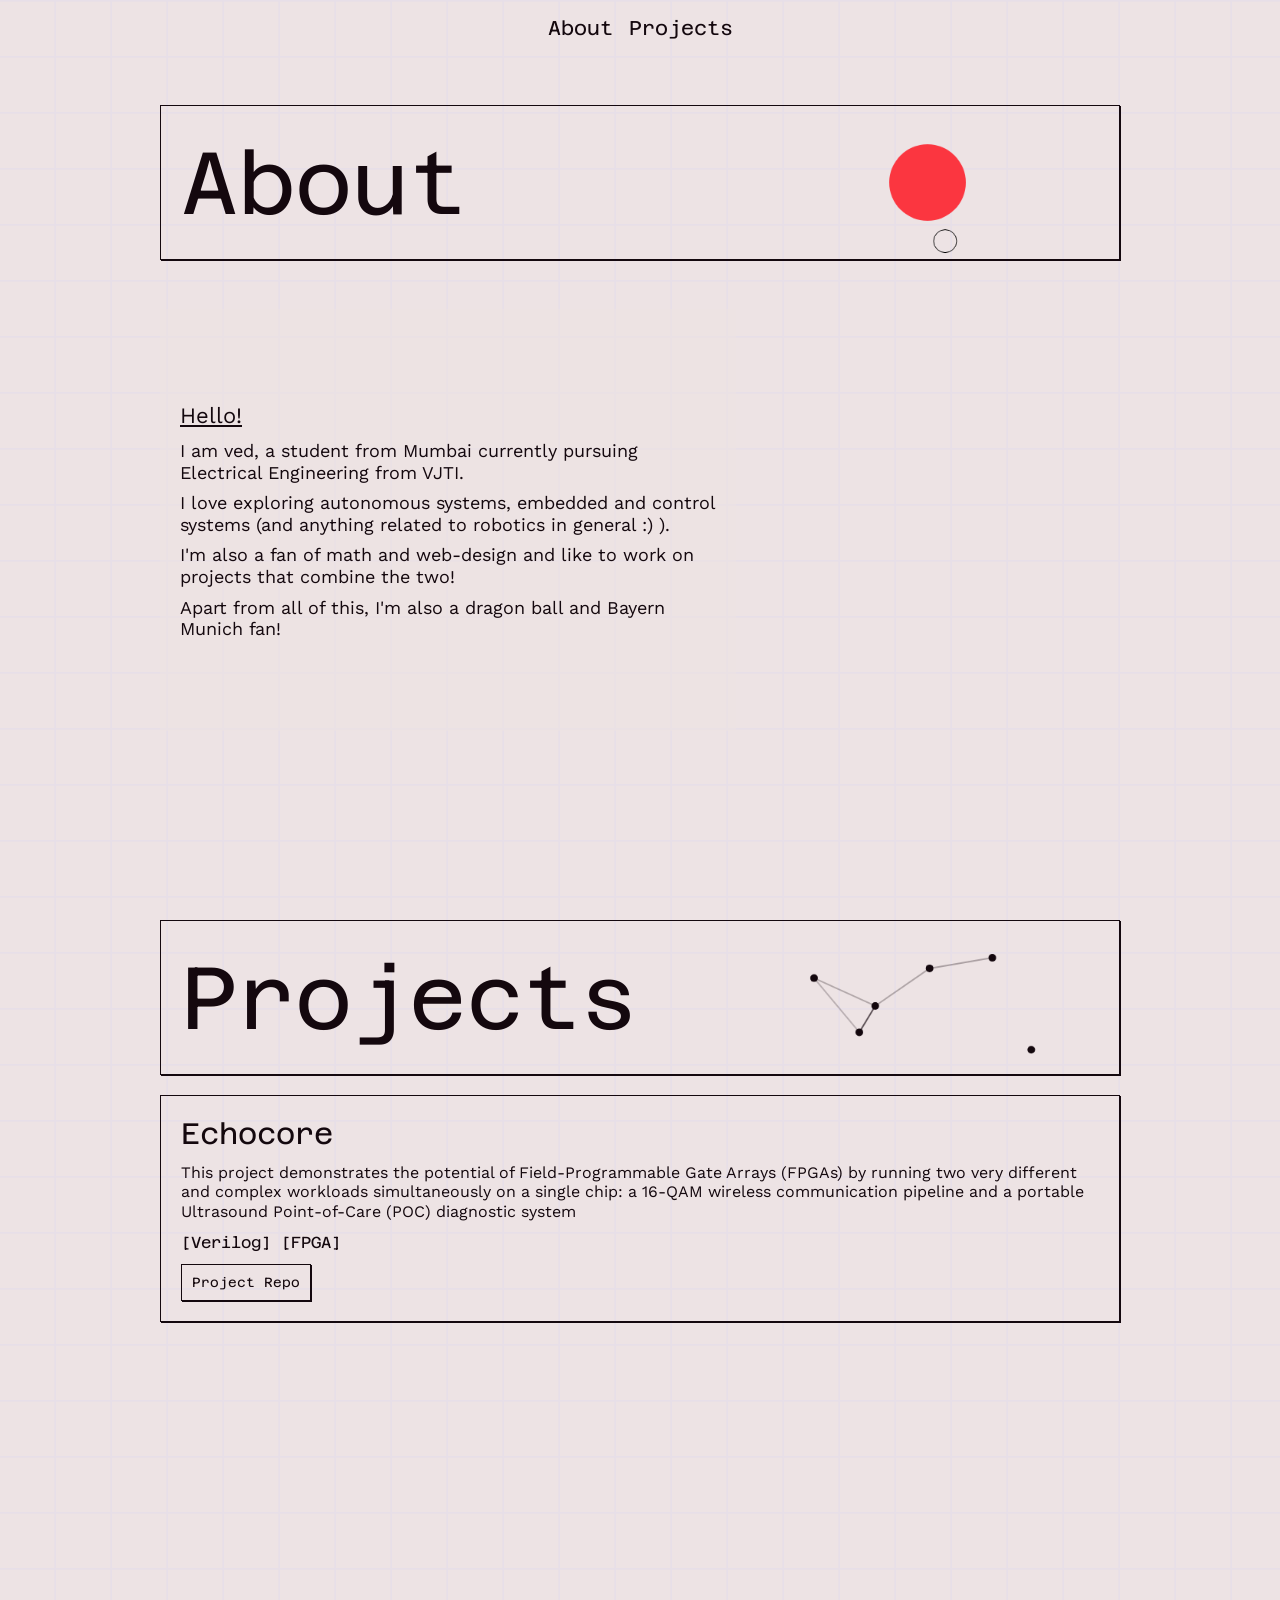
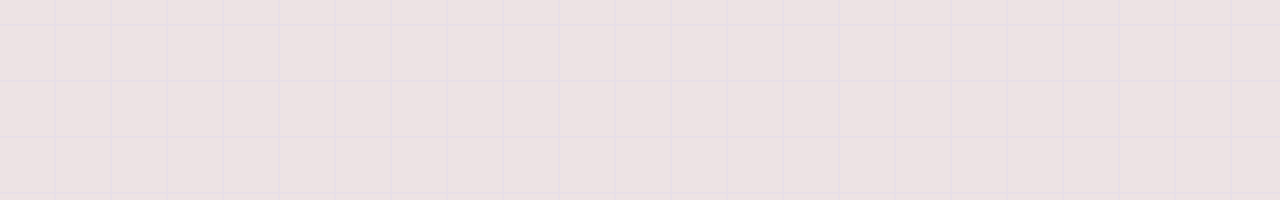
==== index.html @ 14dded72 "updated gh link to open in a new tab" ====
<!DOCTYPE html>
<html lang="en">

<head>
    <meta charset="UTF-8">
    <meta name="viewport" content="width=device-width, initial-scale=1.0">
    <title>Portfolio</title>
    <link rel="stylesheet" href="styles.css">
    <link rel="shortcut icon" href="./assets/images/favicon.png" type="image/x-icon">
    <script src="script.js" defer></script>
    <script src="https://kit.fontawesome.com/e52bee4576.js" crossorigin="anonymous"></script>
</head>

<body>
    <main>
        <nav>
            <a class="hover-a" href="#about">About</a>
            <a class="hover-a" href="#projects">Projects</a>
        </nav>
        <div class="about-sec" id="about">
            <div class="canvas-cont acnt box">
                <div class="abt-header">About</div>
                <canvas id="canva" width="500" height="200"></canvas>
            </div>
            <div class="info">
                <u>
                    <p class="sans large">Hello!</p>
                </u>
                <p class="sans small">
                    I am ved, a student from Mumbai currently pursuing
                    Electrical Engineering from VJTI.
                </p>
                <p class="sans small">
                    I love exploring autonomous systems, embedded and
                    control systems (and anything related to
                    robotics in general :) ).
                </p>
                <p class="sans small">
                    I'm also a fan of math and web-design and like to work
                    on projects that combine the two!
                </p>
                <p class="sans small">
                    Apart from all of this, I'm also a dragon ball and Bayern
                    Munich fan!
                </p>
            </div>
            <img src="" alt="">
            <div class="reach-out">
                <a href="https://github.com/vedjain773" target="_blank"><i class="fa-brands fa-github hover-a"></i></a>
                <a href="https://x.com/vedj773" target="_blank"><i class="fa-brands fa-twitter hover-a"></i></a>
                <a href="https://www.linkedin.com/in/ved-jain-17741b320/" target="_blank"><i class="fa-brands fa-linkedin hover-a"></i></a>
                <a href="mailto:vedjain773@gmail.com" target="_blank"><i class="fa-solid fa-envelope hover-a"></i></a>
            </div>
        </div>
    </main>
    <div class="projects" id="projects">
        <div class="proj-cont">
            <div class="canvas-cont box">
                <div class="projects-header">Projects</div>
                <canvas id="canvp" width="500" height="200"></canvas>
            </div>
            <div class="plist">
                <div class="pitem box">
                    <div class="title">Echocore</div>
                    <div class="desc sans">
                        This project demonstrates the potential of Field-Programmable
                        Gate Arrays (FPGAs) by running two very different and complex
                        workloads simultaneously on a single chip: a 16-QAM wireless
                        communication pipeline and a portable Ultrasound Point-of-Care
                        (POC) diagnostic system
                    </div>
                    <div class="tags">
                        <span class="hover-span">[Verilog]</span>
                        <span class="hover-span">[FPGA]</span>
                    </div>
                    <a href="https://github.com/cupx0j0e/EchoCore" target="_blank">
                    <button class="box">
                        <i class="fa-brands fa-github"></i>
                        Project Repo
                    </button>
                    </a>
                </div>
            </div>
        </div>
    </div>
</body>

</html>
---- styles.css ----
@import url('https://fonts.googleapis.com/css2?family=Azeret+Mono:ital,wght@0,100..900;1,100..900&display=swap');
@import url('https://fonts.googleapis.com/css2?family=Work+Sans:ital,wght@0,100..900;1,100..900&display=swap');

:root {
    --imperial-red: #fb3640ff;
    --lavender-blush: #ede3e4ff;
    --magnolia: #e7dfe8ff;
    --dark-purple: #161032ff;
    --licorice: #14080eff;
    --floral-white: #fff8f0ff;
    --sunset: #ffcf99ff;

    --large: 22px;
    --med: 20px;
    --small: 18px;
}

::selection {
    color: var(--lavender-blush);
    background-color: var(--imperial-red);
}

html {
    scroll-behavior: smooth;
}

*,
body {
    margin: 0;
    box-sizing: border-box;
    font-family: "Azeret Mono", monospace;
    color: var(--licorice);
}

body {
    background-color: var(--lavender-blush);
    background-image: url("data:image/svg+xml,%3Csvg xmlns='http://www.w3.org/2000/svg' viewBox='0 0 32 32' width='32' height='32' fill='none' stroke='%23e7dfe8ff'%3E%3Cpath d='M0 .5H31.5V32'/%3E%3C/svg%3E");
    background-repeat: repeat;
    background-size: 56px 56px;
}

main {
    background-image: url("./assets/images/tsunami_blue.svg");
    background-repeat: no-repeat;
    background-size: cover;
    background-attachment: scroll;

    min-height: 100dvh;
    display: flex;
    flex-direction: column;

    nav {
        width: 75%;
        margin: 0 auto;
        display: flex;
        justify-content: center;
        gap: 1rem;
        padding: 1rem;
        font-size: var(--med);

        a {
            text-decoration: none;
        }
    }

    .about-sec {
        width: 75%;
        margin: 0 auto;
        display: grid;
        flex: 1;
        grid-template-rows: 30% 50% 20%;
        grid-template-columns: 60% 40%;

        img {
            grid-column: 2 / -1;
        }
    }

    .acnt {
        place-self: center;
    }

    .abt-header {
        align-content: center;
        margin-left: 1.25rem;
    }

    .info {
        align-content: center;
        background-color: rgba(237, 227, 228, 0.5);

        p {
            margin: 0.5em 1.25rem;
            line-height: 1.2;
        }
    }


    .reach-out {
        display: flex;
        align-items: center;
        margin: 0 1.25rem;
        gap: 0.75rem;

        i {
            font-size: 1.75rem;
        }
    }
}

.canvas-cont {
    border: 1px solid var(--licorice);
    font-size: 5.5rem;
    margin: 0 auto;
    display: grid;
    grid-template-columns: 6fr 4fr;
    grid-column: 1 / -1;

    canvas {
        width: 100%;
        place-self: center;
    }
}

.projects {
    padding-top: 1.25rem;
    min-height: 100dvh;

    .proj-cont {
        width: 75%;
        margin: 0 auto;

        .projects-header {
            align-content: center;
            margin-left: 1.25rem;
        }
    }

    .plist {
        display: flex;
        flex-direction: column;
        margin-top: 1.25rem;

        .pitem {
            display: flex;
            flex-direction: column;
            gap: 0.75rem;
            border: 1px solid var(--licorice);
            padding: 1.25rem;

            .title {
                font-size: 1.85rem;
            }

            .desc {
                line-height: 1.2;
            }

            button {
                width: fit-content;
                padding: 10px;
                border: 1px solid var(--licorice);
                background-color: transparent;

                &:hover {
                    background-color: var(--imperial-red);
                    color: var(--magnolia);

                    i {
                        color: var(--magnolia);
                    }
                }

                &:active {
                    box-shadow: 0px 0px, 0px 0px;
                    transform: translateY(1px);
                    transform: translateX(1px);
                }
            }
        }
    }
}

.sans {
    font-family: "Work Sans", sans-serif;
}

.small {
    font-size: var(--small);
}

.med {
    font-size: var(--med);
}

.large {
    font-size: var(--large);
}

.active {
    color: var(--imperial-red);
}

.box {
    box-shadow: 1px 1px var(--licorice), 1px 1px var(--licorice);
}

.hover-span:hover {
    background-color: var(--imperial-red);
    color: var(--magnolia);
}

.hover-a:hover {
    color: var(--imperial-red);
    cursor: pointer;
}

@media only screen and (max-width: 650px) {
    .canvas-cont {
        width: 100%;
        padding: 0.125em;

        .abt-header {
            margin: 0;
            font-size: 3.5rem;
        }

        canvas {
            display: none;
        }
    }

    .projects {
        .proj-cont {
            .projects-header {
                margin: 0;
                font-size: 3.5rem;
            }
        }
    }

    main {
        .about-sec {
            display: flex;
            flex-direction: column;
            gap: 0.75rem;
        }

        .reach-out {
            justify-content: center;
        }
    }

}

@media only screen and (max-width: 450px) {
    .canvas-cont {
        width: 100%;
        padding: 0.125em;

        .abt-header {
            margin: 0;
            font-size: 3rem;
        }

        canvas {
            display: none;
        }
    }

    .projects {
        .proj-cont {
            .projects-header {
                margin: 0;
                font-size: 3rem;
            }
        }
    }
}
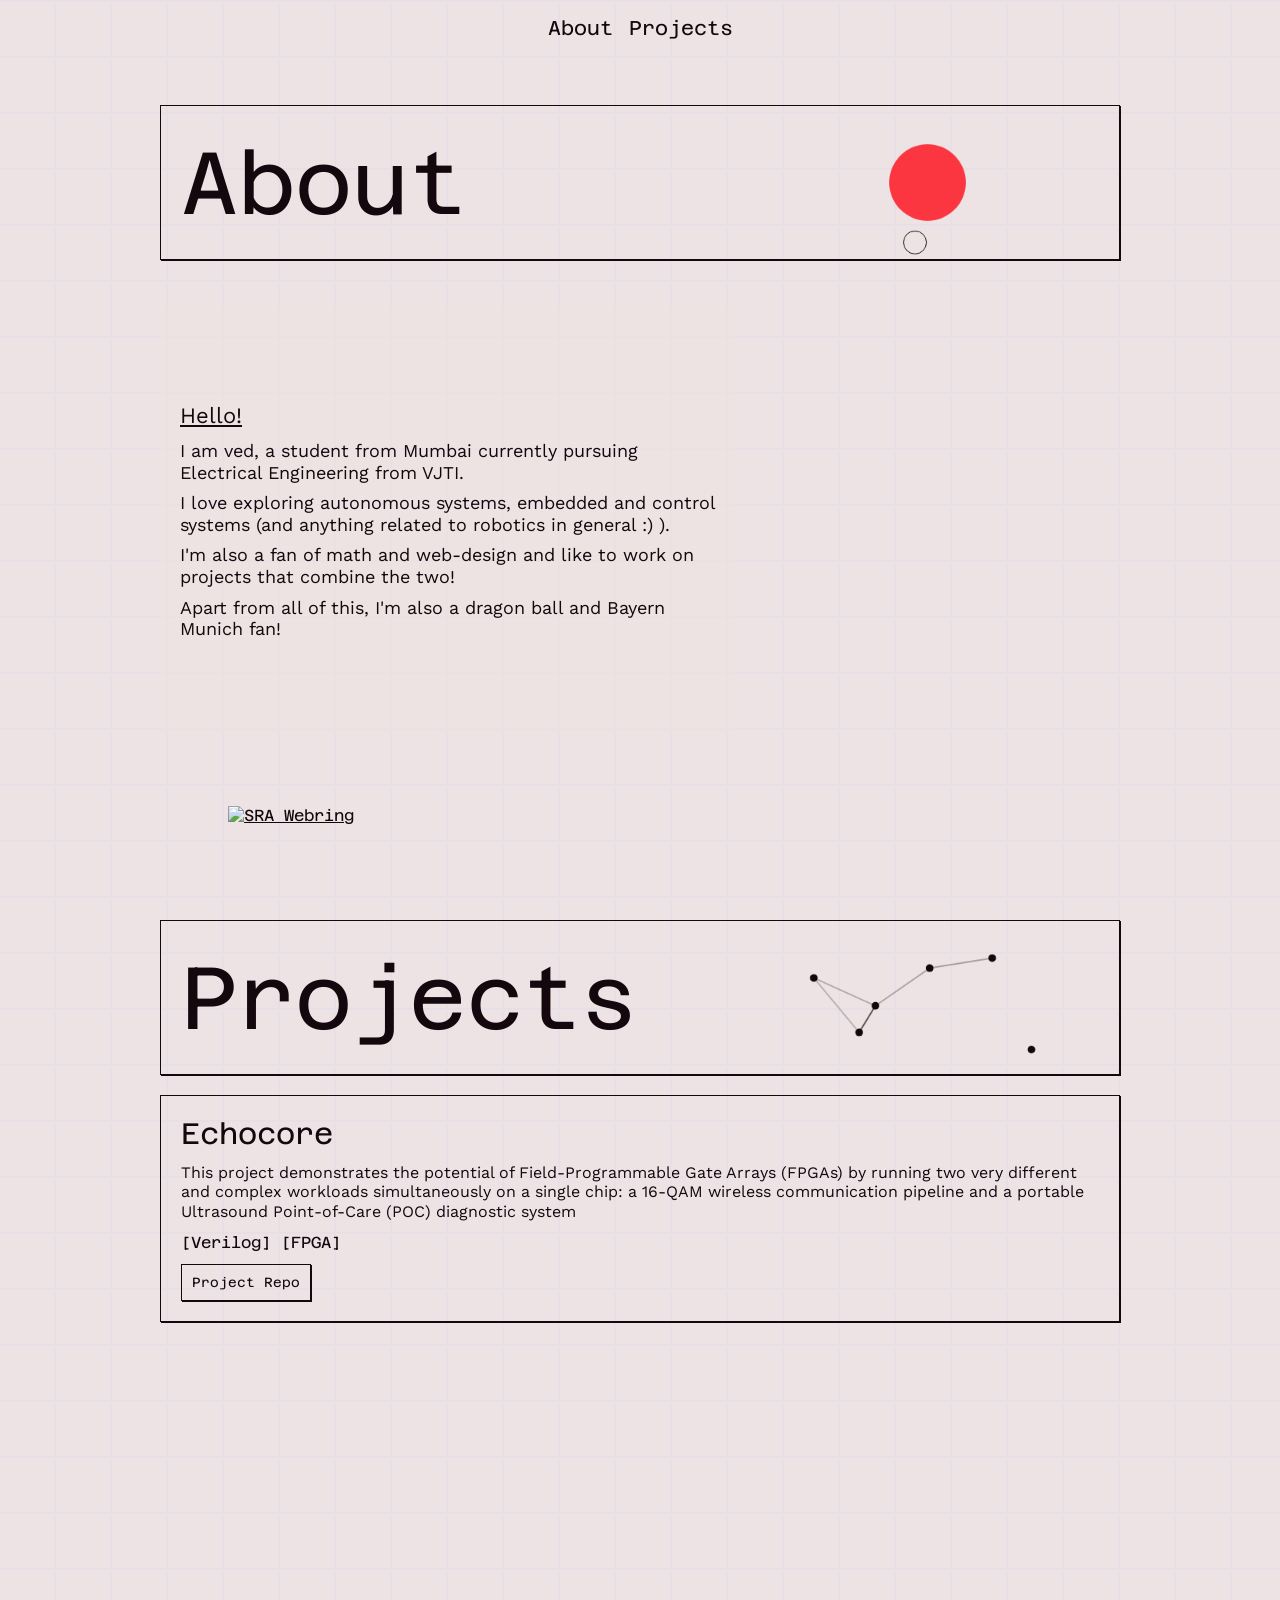
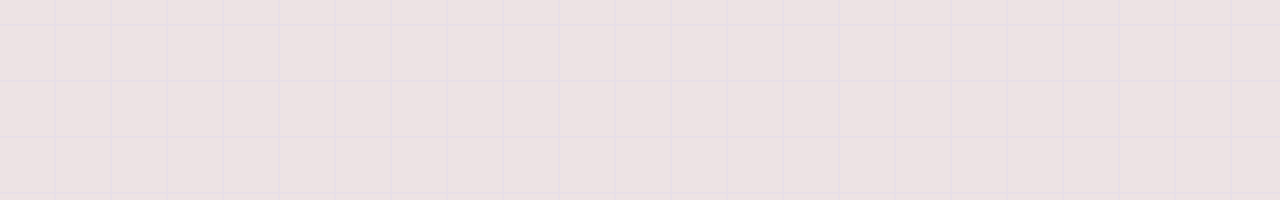
==== commit b70c16a8: "added sra webring logo" ====
--- a/index.html
+++ b/index.html
@@ -1,88 +1,114 @@
-<!DOCTYPE html>
+<!doctype html>
 <html lang="en">
+    <head>
+        <meta charset="UTF-8" />
+        <meta name="viewport" content="width=device-width, initial-scale=1.0" />
+        <title>Portfolio</title>
+        <link rel="stylesheet" href="styles.css" />
+        <link
+            rel="shortcut icon"
+            href="./assets/images/favicon.png"
+            type="image/x-icon"
+        />
+        <script src="script.js" defer></script>
+        <script
+            src="https://kit.fontawesome.com/e52bee4576.js"
+            crossorigin="anonymous"
+        ></script>
+    </head>
 
-<head>
-    <meta charset="UTF-8">
-    <meta name="viewport" content="width=device-width, initial-scale=1.0">
-    <title>Portfolio</title>
-    <link rel="stylesheet" href="styles.css">
-    <link rel="shortcut icon" href="./assets/images/favicon.png" type="image/x-icon">
-    <script src="script.js" defer></script>
-    <script src="https://kit.fontawesome.com/e52bee4576.js" crossorigin="anonymous"></script>
-</head>
-
-<body>
-    <main>
-        <nav>
-            <a class="hover-a" href="#about">About</a>
-            <a class="hover-a" href="#projects">Projects</a>
-        </nav>
-        <div class="about-sec" id="about">
-            <div class="canvas-cont acnt box">
-                <div class="abt-header">About</div>
-                <canvas id="canva" width="500" height="200"></canvas>
+    <body>
+        <main>
+            <nav>
+                <a class="hover-a" href="#about">About</a>
+                <a class="hover-a" href="#projects">Projects</a>
+            </nav>
+            <div class="about-sec" id="about">
+                <div class="canvas-cont acnt box">
+                    <div class="abt-header">About</div>
+                    <canvas id="canva" width="500" height="200"></canvas>
+                </div>
+                <div class="info">
+                    <u>
+                        <p class="sans large">Hello!</p>
+                    </u>
+                    <p class="sans small">
+                        I am ved, a student from Mumbai currently pursuing
+                        Electrical Engineering from VJTI.
+                    </p>
+                    <p class="sans small">
+                        I love exploring autonomous systems, embedded and
+                        control systems (and anything related to robotics in
+                        general :) ).
+                    </p>
+                    <p class="sans small">
+                        I'm also a fan of math and web-design and like to work
+                        on projects that combine the two!
+                    </p>
+                    <p class="sans small">
+                        Apart from all of this, I'm also a dragon ball and
+                        Bayern Munich fan!
+                    </p>
+                </div>
+                <img src="" alt="" />
+                <div class="reach-out">
+                    <a href="https://github.com/vedjain773" target="_blank"
+                        ><i class="fa-brands fa-github hover-a"></i
+                    ></a>
+                    <a href="https://x.com/vedj773" target="_blank"
+                        ><i class="fa-brands fa-twitter hover-a"></i
+                    ></a>
+                    <a
+                        href="https://www.linkedin.com/in/ved-jain-17741b320/"
+                        target="_blank"
+                        ><i class="fa-brands fa-linkedin hover-a"></i
+                    ></a>
+                    <a href="mailto:vedjain773@gmail.com" target="_blank"
+                        ><i class="fa-solid fa-envelope hover-a"></i
+                    ></a>
+                    <a
+                        href="https://sravjti.in/webring/redirect.html?site=vedjain773.github.io"
+                        title="SRA Webring"
+                        ><img
+                            src="https://sravjti.in/webring/khopdi.svg"
+                            alt="SRA Webring"
+                    /></a>
+                </div>
             </div>
-            <div class="info">
-                <u>
-                    <p class="sans large">Hello!</p>
-                </u>
-                <p class="sans small">
-                    I am ved, a student from Mumbai currently pursuing
-                    Electrical Engineering from VJTI.
-                </p>
-                <p class="sans small">
-                    I love exploring autonomous systems, embedded and
-                    control systems (and anything related to
-                    robotics in general :) ).
-                </p>
-                <p class="sans small">
-                    I'm also a fan of math and web-design and like to work
-                    on projects that combine the two!
-                </p>
-                <p class="sans small">
-                    Apart from all of this, I'm also a dragon ball and Bayern
-                    Munich fan!
-                </p>
-            </div>
-            <img src="" alt="">
-            <div class="reach-out">
-                <a href="https://github.com/vedjain773" target="_blank"><i class="fa-brands fa-github hover-a"></i></a>
-                <a href="https://x.com/vedj773" target="_blank"><i class="fa-brands fa-twitter hover-a"></i></a>
-                <a href="https://www.linkedin.com/in/ved-jain-17741b320/" target="_blank"><i class="fa-brands fa-linkedin hover-a"></i></a>
-                <a href="mailto:vedjain773@gmail.com" target="_blank"><i class="fa-solid fa-envelope hover-a"></i></a>
-            </div>
-        </div>
-    </main>
-    <div class="projects" id="projects">
-        <div class="proj-cont">
-            <div class="canvas-cont box">
-                <div class="projects-header">Projects</div>
-                <canvas id="canvp" width="500" height="200"></canvas>
-            </div>
-            <div class="plist">
-                <div class="pitem box">
-                    <div class="title">Echocore</div>
-                    <div class="desc sans">
-                        This project demonstrates the potential of Field-Programmable
-                        Gate Arrays (FPGAs) by running two very different and complex
-                        workloads simultaneously on a single chip: a 16-QAM wireless
-                        communication pipeline and a portable Ultrasound Point-of-Care
-                        (POC) diagnostic system
+        </main>
+        <div class="projects" id="projects">
+            <div class="proj-cont">
+                <div class="canvas-cont box">
+                    <div class="projects-header">Projects</div>
+                    <canvas id="canvp" width="500" height="200"></canvas>
+                </div>
+                <div class="plist">
+                    <div class="pitem box">
+                        <div class="title">Echocore</div>
+                        <div class="desc sans">
+                            This project demonstrates the potential of
+                            Field-Programmable Gate Arrays (FPGAs) by running
+                            two very different and complex workloads
+                            simultaneously on a single chip: a 16-QAM wireless
+                            communication pipeline and a portable Ultrasound
+                            Point-of-Care (POC) diagnostic system
+                        </div>
+                        <div class="tags">
+                            <span class="hover-span">[Verilog]</span>
+                            <span class="hover-span">[FPGA]</span>
+                        </div>
+                        <a
+                            href="https://github.com/cupx0j0e/EchoCore"
+                            target="_blank"
+                        >
+                            <button class="box">
+                                <i class="fa-brands fa-github"></i>
+                                Project Repo
+                            </button>
+                        </a>
                     </div>
-                    <div class="tags">
-                        <span class="hover-span">[Verilog]</span>
-                        <span class="hover-span">[FPGA]</span>
-                    </div>
-                    <a href="https://github.com/cupx0j0e/EchoCore" target="_blank">
-                    <button class="box">
-                        <i class="fa-brands fa-github"></i>
-                        Project Repo
-                    </button>
-                    </a>
                 </div>
             </div>
         </div>
-    </div>
-</body>
-
+    </body>
 </html>
--- a/styles.css
+++ b/styles.css
@@ -1,5 +1,5 @@
-@import url('https://fonts.googleapis.com/css2?family=Azeret+Mono:ital,wght@0,100..900;1,100..900&display=swap');
-@import url('https://fonts.googleapis.com/css2?family=Work+Sans:ital,wght@0,100..900;1,100..900&display=swap');
+@import url("https://fonts.googleapis.com/css2?family=Azeret+Mono:ital,wght@0,100..900;1,100..900&display=swap");
+@import url("https://fonts.googleapis.com/css2?family=Work+Sans:ital,wght@0,100..900;1,100..900&display=swap");
 
 :root {
     --imperial-red: #fb3640ff;
@@ -95,7 +95,6 @@
         }
     }
 
-
     .reach-out {
         display: flex;
         align-items: center;
@@ -104,6 +103,11 @@
 
         i {
             font-size: 1.75rem;
+        }
+
+        img {
+            height: 1.75rem;
+            aspect-ratio: auto;
         }
     }
 }
@@ -172,7 +176,9 @@
                 }
 
                 &:active {
-                    box-shadow: 0px 0px, 0px 0px;
+                    box-shadow:
+                        0px 0px,
+                        0px 0px;
                     transform: translateY(1px);
                     transform: translateX(1px);
                 }
@@ -202,7 +208,9 @@
 }
 
 .box {
-    box-shadow: 1px 1px var(--licorice), 1px 1px var(--licorice);
+    box-shadow:
+        1px 1px var(--licorice),
+        1px 1px var(--licorice);
 }
 
 .hover-span:hover {
@@ -250,7 +258,6 @@
             justify-content: center;
         }
     }
-
 }
 
 @media only screen and (max-width: 450px) {
@@ -276,4 +283,4 @@
             }
         }
     }
-}+}
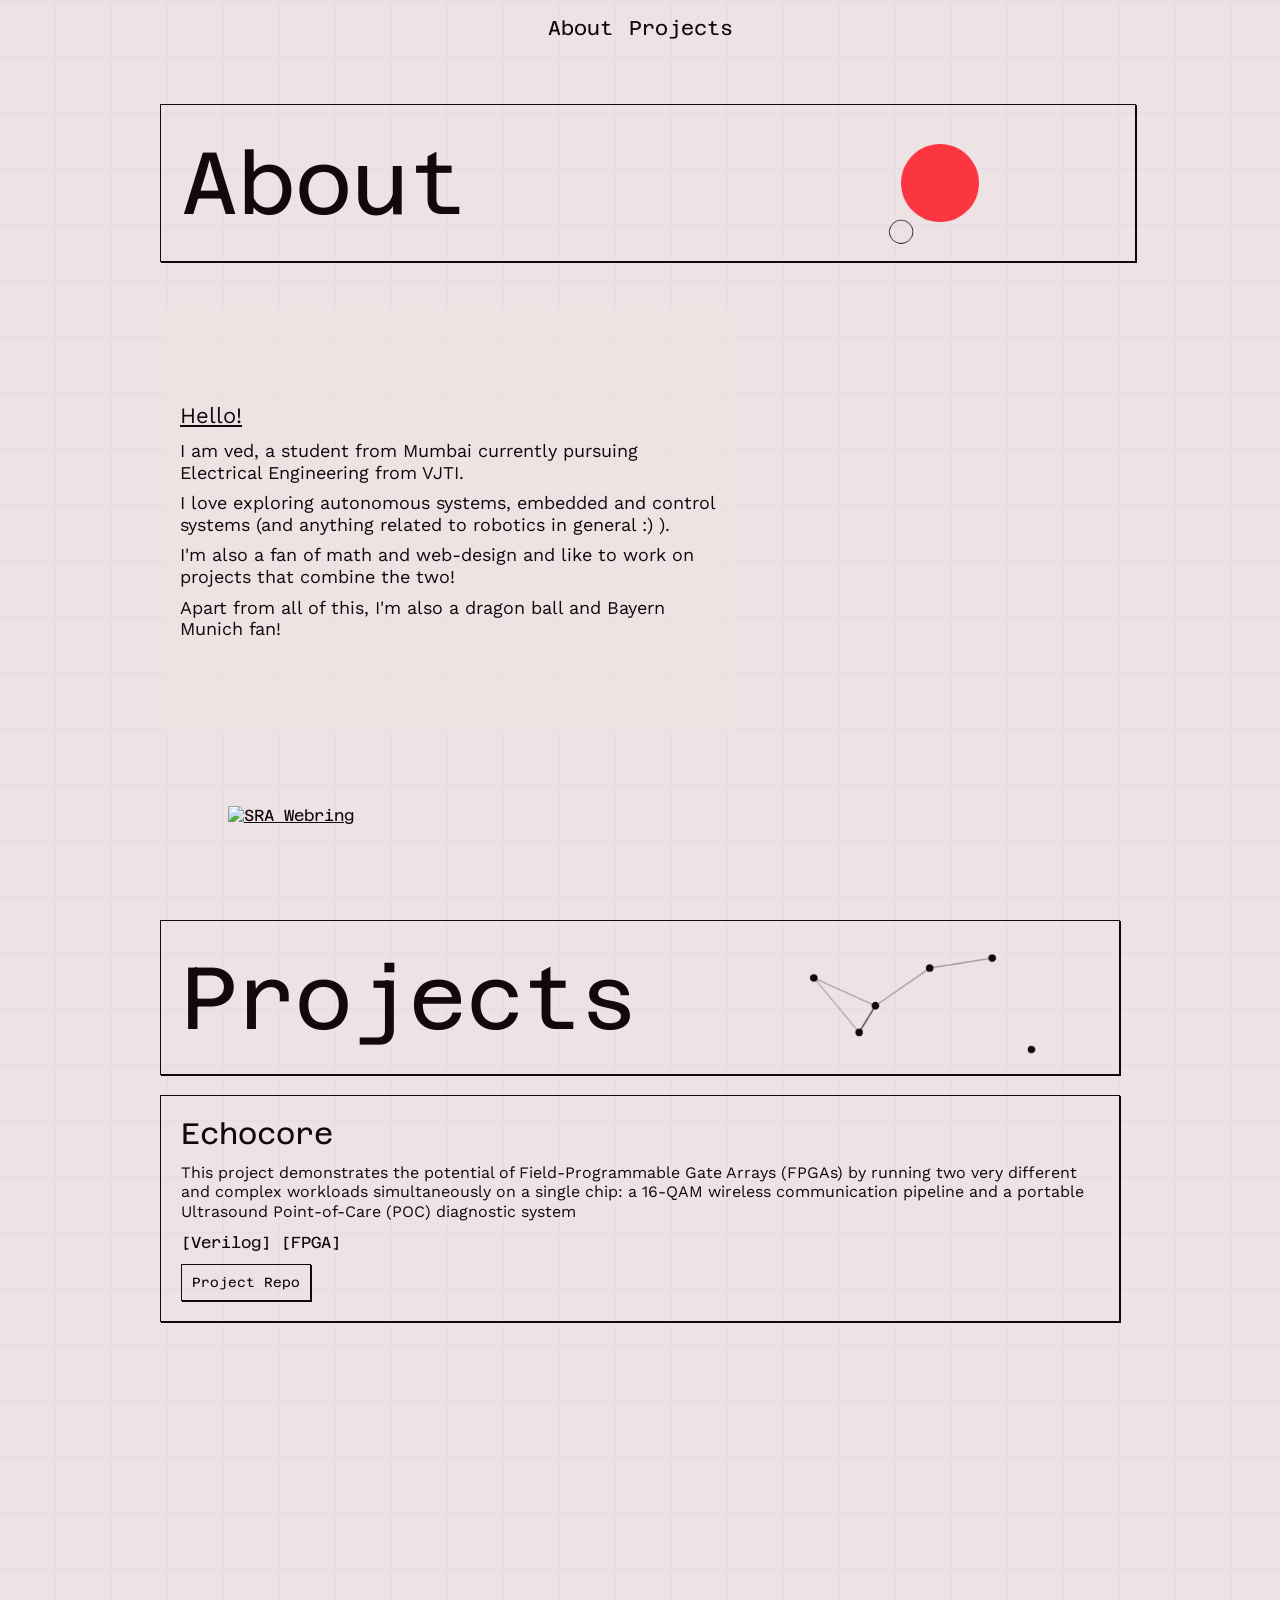
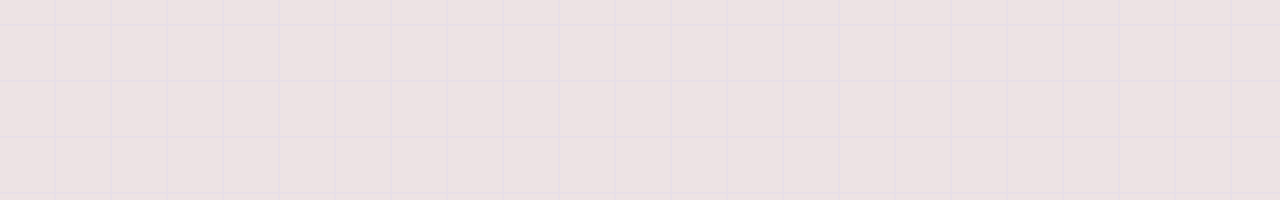
==== commit ad78504a: "added hover state to webring logo" ====
--- a/index.html
+++ b/index.html
@@ -69,9 +69,11 @@
                     <a
                         href="https://sravjti.in/webring/redirect.html?site=vedjain773.github.io"
                         title="SRA Webring"
+                        target="_blank"
                         ><img
                             src="https://sravjti.in/webring/khopdi.svg"
                             alt="SRA Webring"
+                            class="hover-a"
                     /></a>
                 </div>
             </div>
--- a/styles.css
+++ b/styles.css
@@ -70,6 +70,7 @@
         flex: 1;
         grid-template-rows: 30% 50% 20%;
         grid-template-columns: 60% 40%;
+        column-gap: 1rem;
 
         img {
             grid-column: 2 / -1;
@@ -223,18 +224,29 @@
     cursor: pointer;
 }
 
+img.hover-a:hover {
+    filter: invert(37%) sepia(25%) saturate(5354%) hue-rotate(334deg)
+        brightness(94%) contrast(109%);
+}
+
 @media only screen and (max-width: 650px) {
-    .canvas-cont {
-        width: 100%;
-        padding: 0.125em;
-
-        .abt-header {
-            margin: 0;
-            font-size: 3.5rem;
-        }
-
-        canvas {
-            display: none;
+    main {
+        background-attachment: local;
+        background-size: 100% auto;
+        min-height: 100vh;
+
+        .canvas-cont {
+            width: 100%;
+            padding: 0.125em;
+
+            .abt-header {
+                margin: 0;
+                font-size: 3.5rem;
+            }
+
+            canvas {
+                display: none;
+            }
         }
     }
 
@@ -261,17 +273,23 @@
 }
 
 @media only screen and (max-width: 450px) {
-    .canvas-cont {
-        width: 100%;
-        padding: 0.125em;
-
-        .abt-header {
-            margin: 0;
-            font-size: 3rem;
-        }
-
-        canvas {
-            display: none;
+    main {
+        background-attachment: local;
+        background-size: 100% auto;
+        min-height: 100vh;
+
+        .canvas-cont {
+            width: 100%;
+            padding: 0.125em;
+
+            .abt-header {
+                margin: 0;
+                font-size: 3rem;
+            }
+
+            canvas {
+                display: none;
+            }
         }
     }
 
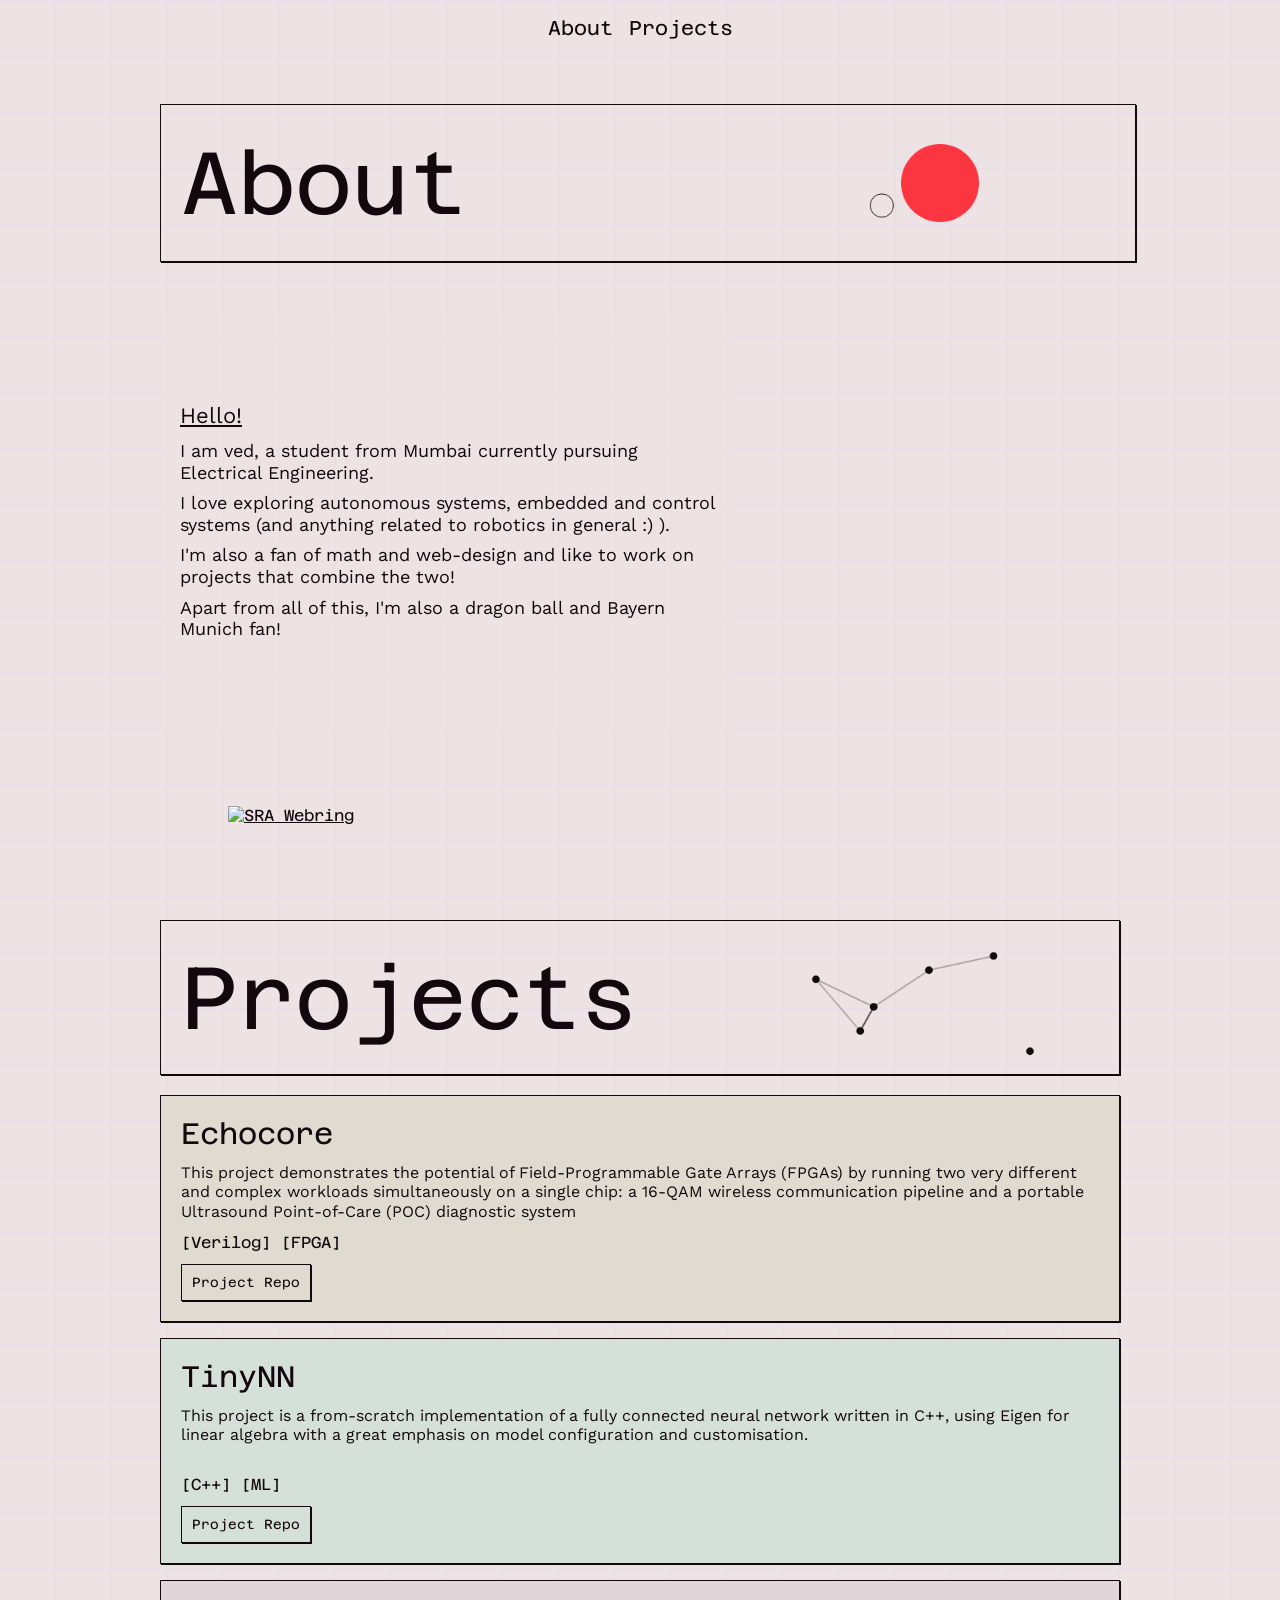
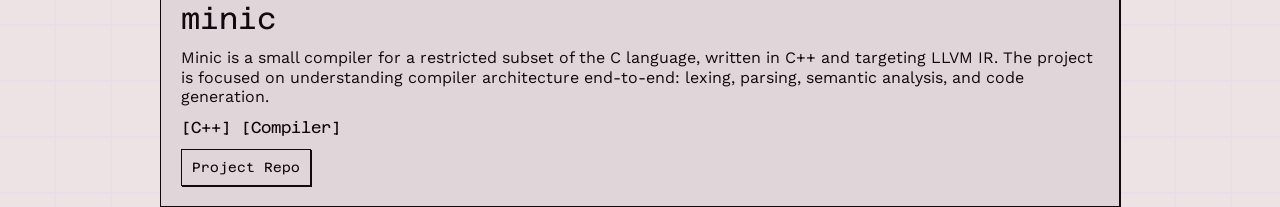
==== commit 2ea74451: "updated projects section" ====
--- a/index.html
+++ b/index.html
@@ -34,7 +34,7 @@
                     </u>
                     <p class="sans small">
                         I am ved, a student from Mumbai currently pursuing
-                        Electrical Engineering from VJTI.
+                        Electrical Engineering.
                     </p>
                     <p class="sans small">
                         I love exploring autonomous systems, embedded and
@@ -85,7 +85,7 @@
                     <canvas id="canvp" width="500" height="200"></canvas>
                 </div>
                 <div class="plist">
-                    <div class="pitem box">
+                    <div class="pitem box warm-parch">
                         <div class="title">Echocore</div>
                         <div class="desc sans">
                             This project demonstrates the potential of
@@ -109,6 +109,51 @@
                             </button>
                         </a>
                     </div>
+                    <div class="pitem box sage-green">
+                        <div class="title">TinyNN</div>
+                        <div class="desc sans">
+                            This project is a from-scratch implementation of a
+                            fully connected neural network written in C++, using
+                            Eigen for linear algebra with a great emphasis on
+                            model configuration and customisation.
+                        </div>
+                        <div class="tags">
+                            <span class="hover-span">[C++]</span>
+                            <span class="hover-span">[ML]</span>
+                        </div>
+                        <a
+                            href="https://github.com/vedjain773/tinyNN"
+                            target="_blank"
+                        >
+                            <button class="box">
+                                <i class="fa-brands fa-github"></i>
+                                Project Repo
+                            </button>
+                        </a>
+                    </div>
+                    <div class="pitem box muted-rose">
+                        <div class="title">minic</div>
+                        <div class="desc sans">
+                            Minic is a small compiler for a restricted subset of
+                            the C language, written in C++ and targeting LLVM
+                            IR. The project is focused on understanding compiler
+                            architecture end-to-end: lexing, parsing, semantic
+                            analysis, and code generation.
+                        </div>
+                        <div class="tags">
+                            <span class="hover-span">[C++]</span>
+                            <span class="hover-span">[Compiler]</span>
+                        </div>
+                        <a
+                            href="https://github.com/vedjain773/minic"
+                            target="_blank"
+                        >
+                            <button class="box">
+                                <i class="fa-brands fa-github"></i>
+                                Project Repo
+                            </button>
+                        </a>
+                    </div>
                 </div>
             </div>
         </div>
--- a/styles.css
+++ b/styles.css
@@ -10,6 +10,11 @@
     --floral-white: #fff8f0ff;
     --sunset: #ffcf99ff;
 
+    --deep-lavender: #dcd5e0;
+    --warm-parch: #e0dbd0;
+    --sage-green: #d5e0db;
+    --muted-rose: #e0d5d8;
+
     --large: 22px;
     --med: 20px;
     --small: 18px;
@@ -45,7 +50,7 @@
     background-size: cover;
     background-attachment: scroll;
 
-    min-height: 100dvh;
+    min-height: 100vh;
     display: flex;
     flex-direction: column;
 
@@ -142,8 +147,10 @@
     }
 
     .plist {
-        display: flex;
-        flex-direction: column;
+        display: grid;
+        grid-template-columns: 1fr;
+        grid-auto-rows: 1fr;
+        row-gap: 1rem;
         margin-top: 1.25rem;
 
         .pitem {
@@ -158,6 +165,7 @@
             }
 
             .desc {
+                flex: 1;
                 line-height: 1.2;
             }
 
@@ -208,6 +216,18 @@
     color: var(--imperial-red);
 }
 
+.sage-green {
+    background-color: var(--sage-green);
+}
+
+.warm-parch {
+    background-color: var(--warm-parch);
+}
+
+.muted-rose {
+    background-color: var(--muted-rose);
+}
+
 .box {
     box-shadow:
         1px 1px var(--licorice),
@@ -230,23 +250,17 @@
 }
 
 @media only screen and (max-width: 650px) {
-    main {
-        background-attachment: local;
-        background-size: 100% auto;
-        min-height: 100vh;
-
-        .canvas-cont {
-            width: 100%;
-            padding: 0.125em;
-
-            .abt-header {
-                margin: 0;
-                font-size: 3.5rem;
-            }
-
-            canvas {
-                display: none;
-            }
+    .canvas-cont {
+        width: 100%;
+        padding: 0.125em;
+
+        .abt-header {
+            margin: 0;
+            font-size: 3.5rem;
+        }
+
+        canvas {
+            display: none;
         }
     }
 
@@ -260,6 +274,9 @@
     }
 
     main {
+        background-attachment: fixed;
+        padding-bottom: 1rem;
+
         .about-sec {
             display: flex;
             flex-direction: column;
@@ -274,22 +291,27 @@
 
 @media only screen and (max-width: 450px) {
     main {
-        background-attachment: local;
-        background-size: 100% auto;
-        min-height: 100vh;
-
-        .canvas-cont {
-            width: 100%;
-            padding: 0.125em;
-
-            .abt-header {
-                margin: 0;
-                font-size: 3rem;
-            }
-
-            canvas {
-                display: none;
-            }
+        min-height: fit-content;
+        background-image: none;
+        padding-bottom: 1rem;
+
+        .info {
+            background-color: transparent;
+            border: 1px dashed var(--imperial-red);
+        }
+    }
+
+    .canvas-cont {
+        width: 100%;
+        padding: 0.125em;
+
+        .abt-header {
+            margin: 0;
+            font-size: 3rem;
+        }
+
+        canvas {
+            display: none;
         }
     }
 
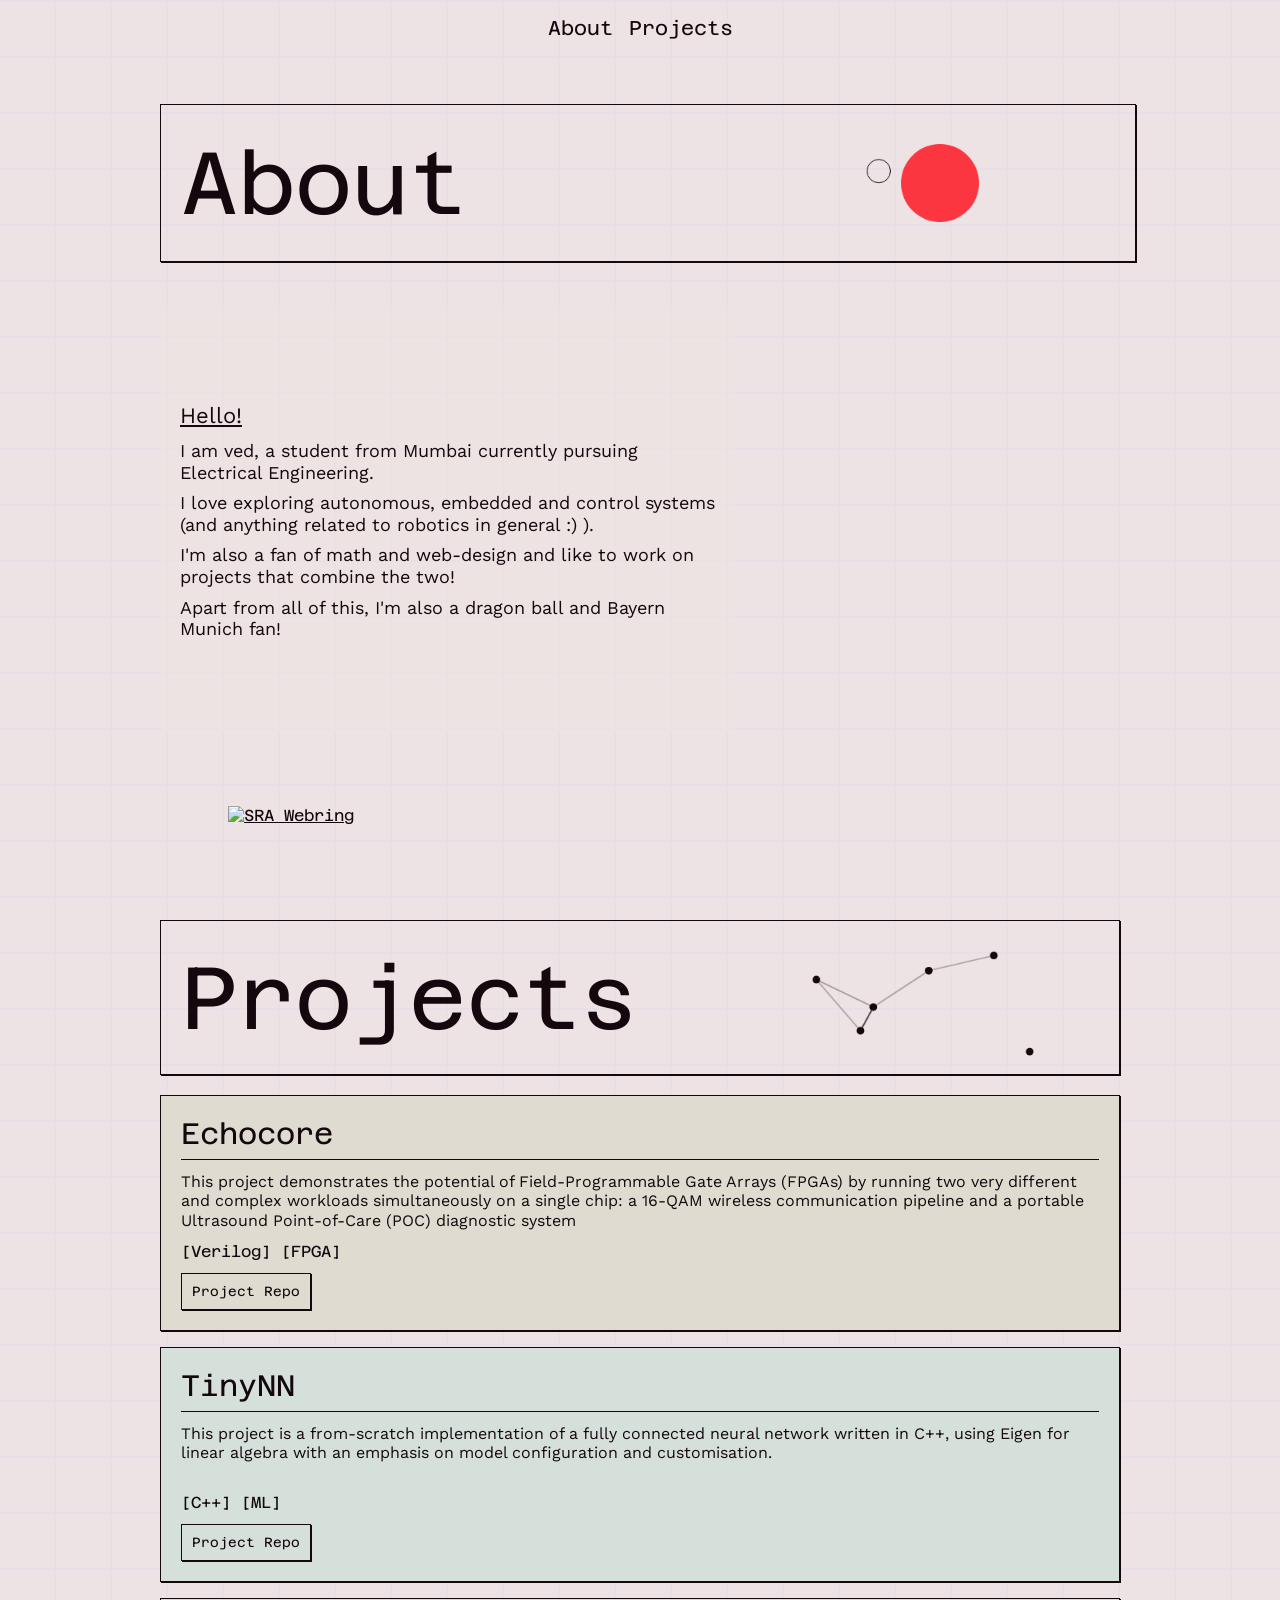
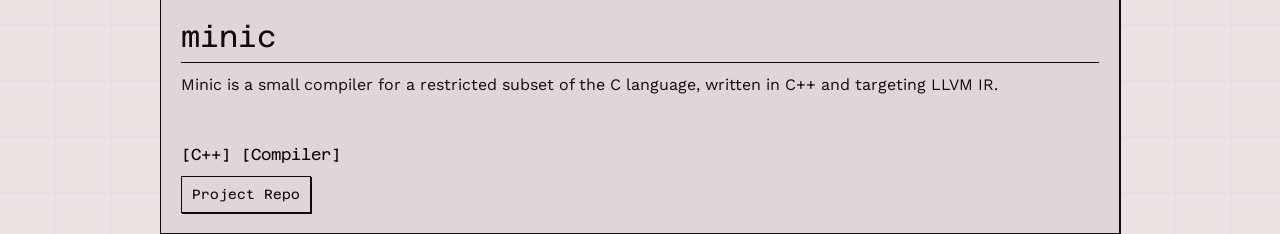
==== commit b7703985: "updated project descriptions" ====
--- a/index.html
+++ b/index.html
@@ -37,7 +37,7 @@
                         Electrical Engineering.
                     </p>
                     <p class="sans small">
-                        I love exploring autonomous systems, embedded and
+                        I love exploring autonomous, embedded and
                         control systems (and anything related to robotics in
                         general :) ).
                     </p>
@@ -114,7 +114,7 @@
                         <div class="desc sans">
                             This project is a from-scratch implementation of a
                             fully connected neural network written in C++, using
-                            Eigen for linear algebra with a great emphasis on
+                            Eigen for linear algebra with an emphasis on
                             model configuration and customisation.
                         </div>
                         <div class="tags">
@@ -136,9 +136,7 @@
                         <div class="desc sans">
                             Minic is a small compiler for a restricted subset of
                             the C language, written in C++ and targeting LLVM
-                            IR. The project is focused on understanding compiler
-                            architecture end-to-end: lexing, parsing, semantic
-                            analysis, and code generation.
+                            IR. 
                         </div>
                         <div class="tags">
                             <span class="hover-span">[C++]</span>
--- a/styles.css
+++ b/styles.css
@@ -162,6 +162,8 @@
 
             .title {
                 font-size: 1.85rem;
+                border-bottom: 1px solid var(--licorice);
+                padding-bottom: 0.5rem;
             }
 
             .desc {
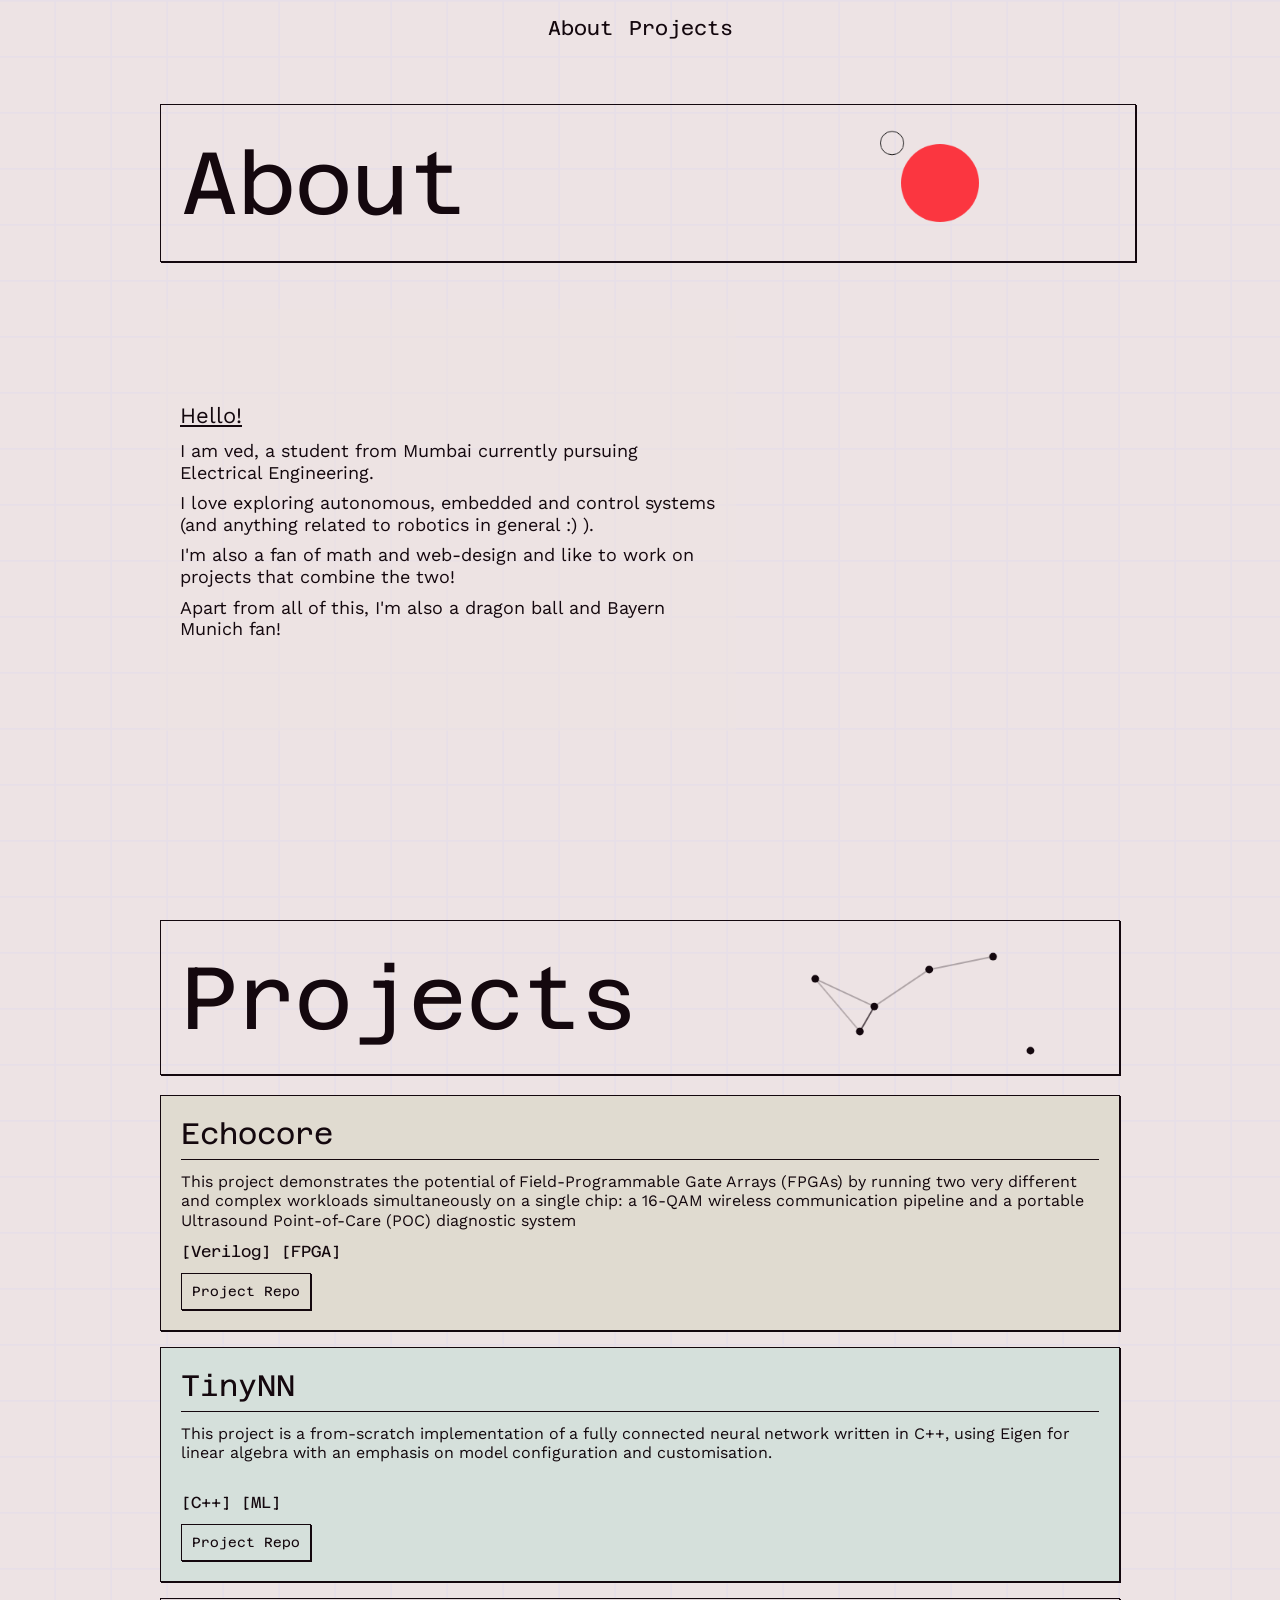
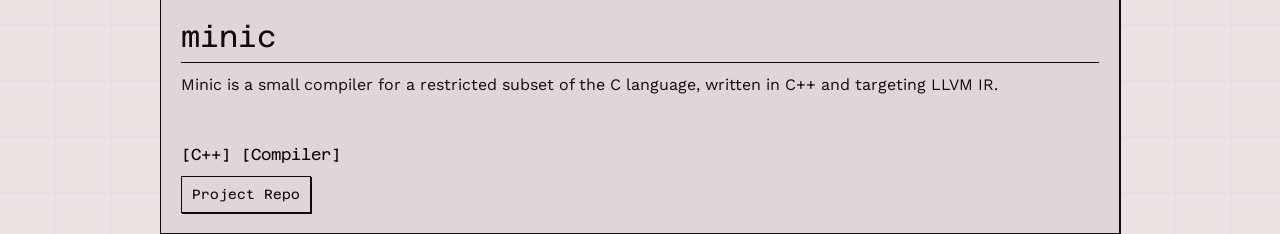
==== commit ad26db15: "remove redundant SRA skull" ====
--- a/index.html
+++ b/index.html
@@ -66,15 +66,6 @@
                     <a href="mailto:vedjain773@gmail.com" target="_blank"
                         ><i class="fa-solid fa-envelope hover-a"></i
                     ></a>
-                    <a
-                        href="https://sravjti.in/webring/redirect.html?site=vedjain773.github.io"
-                        title="SRA Webring"
-                        target="_blank"
-                        ><img
-                            src="https://sravjti.in/webring/khopdi.svg"
-                            alt="SRA Webring"
-                            class="hover-a"
-                    /></a>
                 </div>
             </div>
         </main>
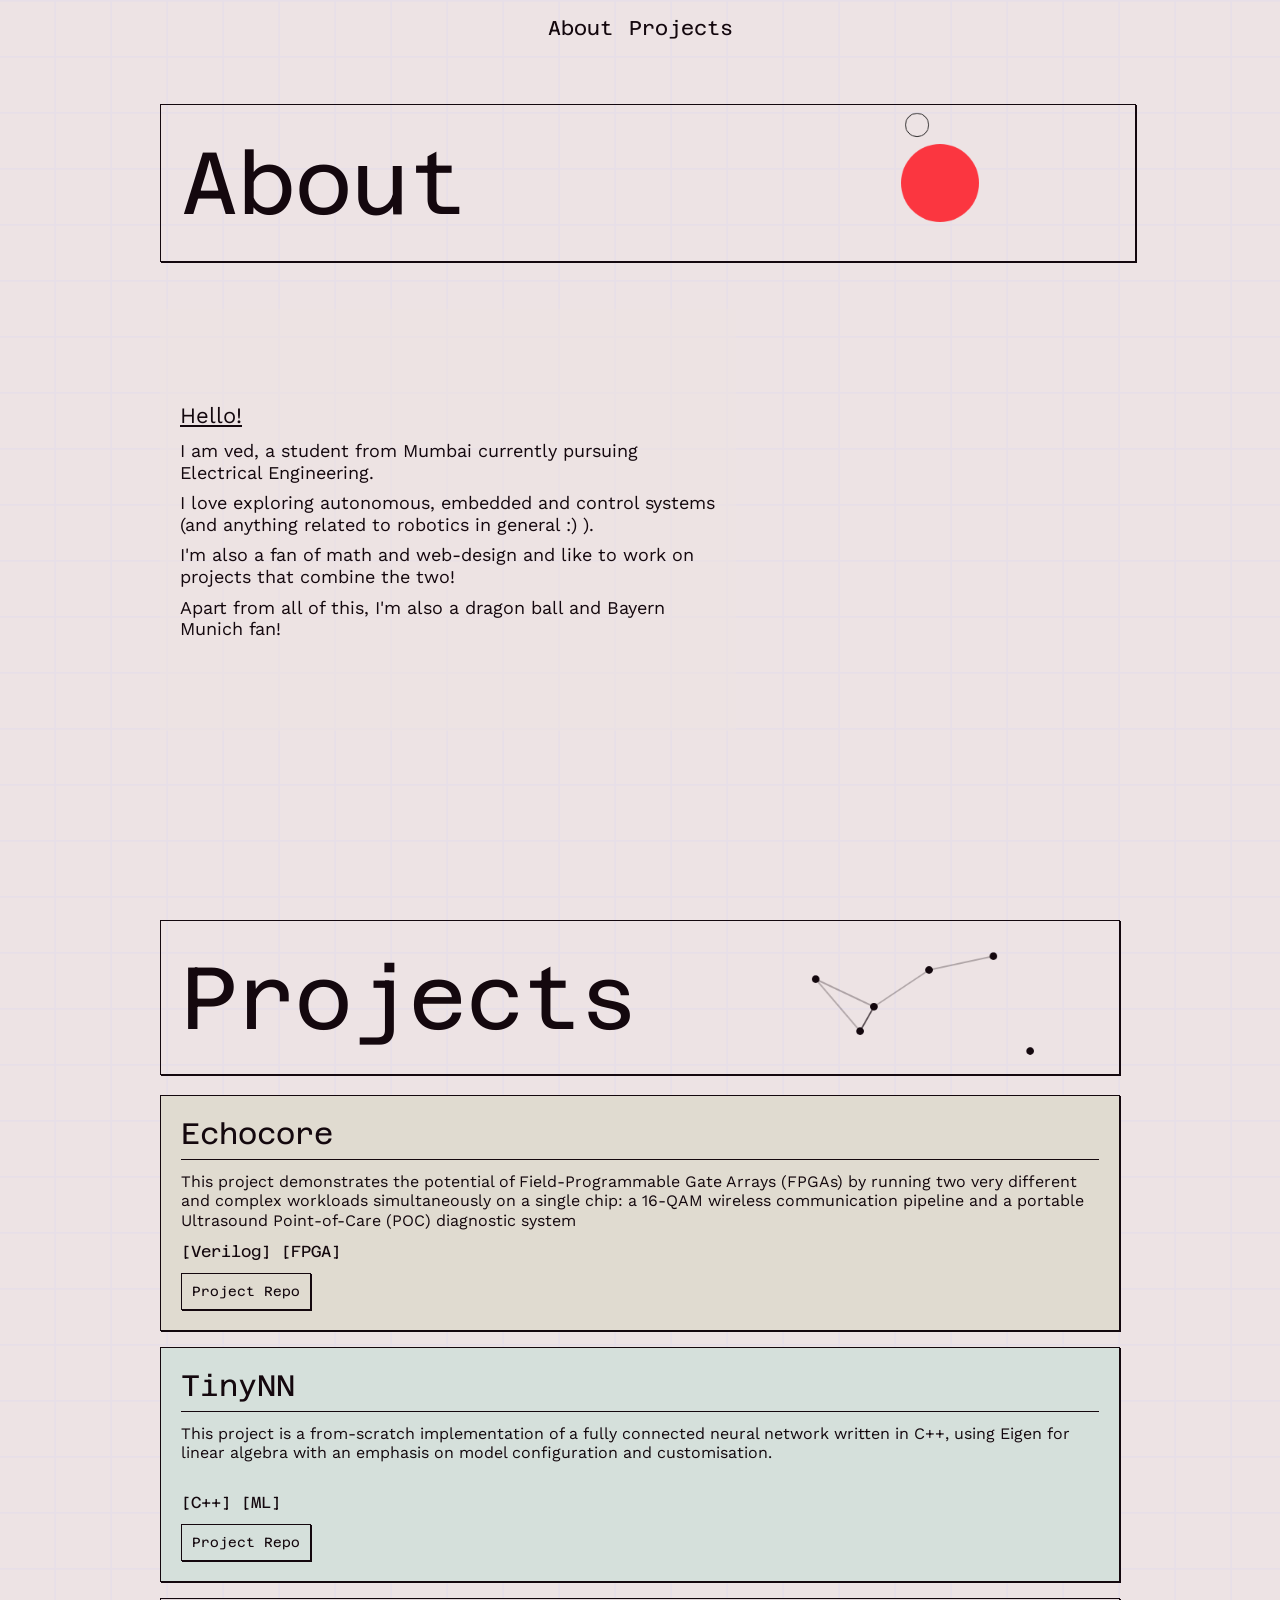
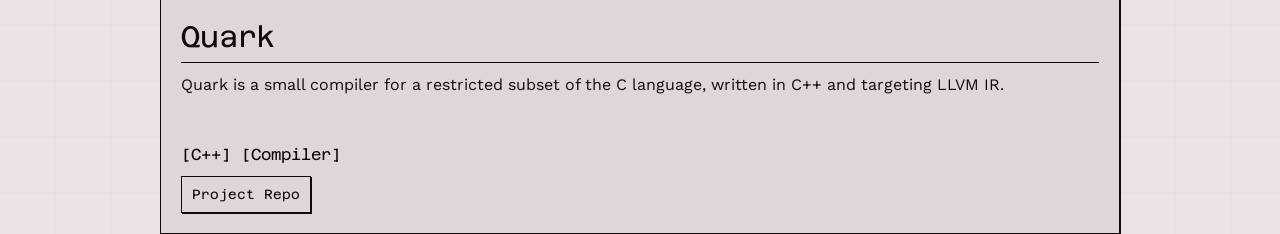
==== commit 463a519a: "renamed minic -> quark" ====
--- a/index.html
+++ b/index.html
@@ -123,9 +123,9 @@
                         </a>
                     </div>
                     <div class="pitem box muted-rose">
-                        <div class="title">minic</div>
+                        <div class="title">Quark</div>
                         <div class="desc sans">
-                            Minic is a small compiler for a restricted subset of
+                            Quark is a small compiler for a restricted subset of
                             the C language, written in C++ and targeting LLVM
                             IR. 
                         </div>
@@ -134,7 +134,7 @@
                             <span class="hover-span">[Compiler]</span>
                         </div>
                         <a
-                            href="https://github.com/vedjain773/minic"
+                            href="https://github.com/vedjain773/quark"
                             target="_blank"
                         >
                             <button class="box">
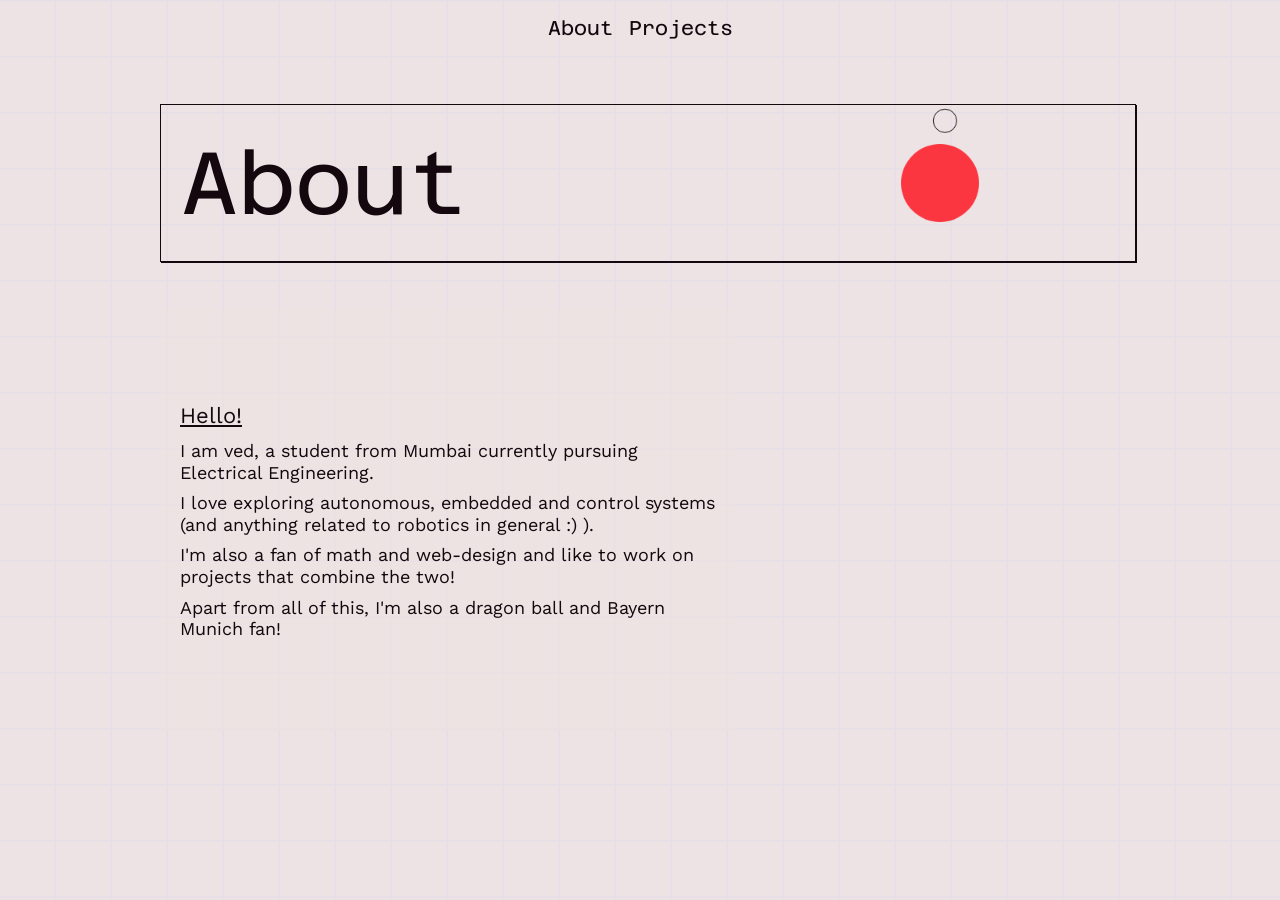
==== commit 2b0a88fb: "separated projects from main page and added new projects" ====
--- a/index.html
+++ b/index.html
@@ -21,7 +21,7 @@
         <main>
             <nav>
                 <a class="hover-a" href="#about">About</a>
-                <a class="hover-a" href="#projects">Projects</a>
+                <a class="hover-a" href="projects.html">Projects</a>
             </nav>
             <div class="about-sec" id="about">
                 <div class="canvas-cont acnt box">
@@ -69,82 +69,6 @@
                 </div>
             </div>
         </main>
-        <div class="projects" id="projects">
-            <div class="proj-cont">
-                <div class="canvas-cont box">
-                    <div class="projects-header">Projects</div>
-                    <canvas id="canvp" width="500" height="200"></canvas>
-                </div>
-                <div class="plist">
-                    <div class="pitem box warm-parch">
-                        <div class="title">Echocore</div>
-                        <div class="desc sans">
-                            This project demonstrates the potential of
-                            Field-Programmable Gate Arrays (FPGAs) by running
-                            two very different and complex workloads
-                            simultaneously on a single chip: a 16-QAM wireless
-                            communication pipeline and a portable Ultrasound
-                            Point-of-Care (POC) diagnostic system
-                        </div>
-                        <div class="tags">
-                            <span class="hover-span">[Verilog]</span>
-                            <span class="hover-span">[FPGA]</span>
-                        </div>
-                        <a
-                            href="https://github.com/cupx0j0e/EchoCore"
-                            target="_blank"
-                        >
-                            <button class="box">
-                                <i class="fa-brands fa-github"></i>
-                                Project Repo
-                            </button>
-                        </a>
-                    </div>
-                    <div class="pitem box sage-green">
-                        <div class="title">TinyNN</div>
-                        <div class="desc sans">
-                            This project is a from-scratch implementation of a
-                            fully connected neural network written in C++, using
-                            Eigen for linear algebra with an emphasis on
-                            model configuration and customisation.
-                        </div>
-                        <div class="tags">
-                            <span class="hover-span">[C++]</span>
-                            <span class="hover-span">[ML]</span>
-                        </div>
-                        <a
-                            href="https://github.com/vedjain773/tinyNN"
-                            target="_blank"
-                        >
-                            <button class="box">
-                                <i class="fa-brands fa-github"></i>
-                                Project Repo
-                            </button>
-                        </a>
-                    </div>
-                    <div class="pitem box muted-rose">
-                        <div class="title">Quark</div>
-                        <div class="desc sans">
-                            Quark is a small compiler for a restricted subset of
-                            the C language, written in C++ and targeting LLVM
-                            IR. 
-                        </div>
-                        <div class="tags">
-                            <span class="hover-span">[C++]</span>
-                            <span class="hover-span">[Compiler]</span>
-                        </div>
-                        <a
-                            href="https://github.com/vedjain773/quark"
-                            target="_blank"
-                        >
-                            <button class="box">
-                                <i class="fa-brands fa-github"></i>
-                                Project Repo
-                            </button>
-                        </a>
-                    </div>
-                </div>
-            </div>
-        </div>
+
     </body>
 </html>
--- a/styles.css
+++ b/styles.css
@@ -132,72 +132,6 @@
     }
 }
 
-.projects {
-    padding-top: 1.25rem;
-    min-height: 100dvh;
-
-    .proj-cont {
-        width: 75%;
-        margin: 0 auto;
-
-        .projects-header {
-            align-content: center;
-            margin-left: 1.25rem;
-        }
-    }
-
-    .plist {
-        display: grid;
-        grid-template-columns: 1fr;
-        grid-auto-rows: 1fr;
-        row-gap: 1rem;
-        margin-top: 1.25rem;
-
-        .pitem {
-            display: flex;
-            flex-direction: column;
-            gap: 0.75rem;
-            border: 1px solid var(--licorice);
-            padding: 1.25rem;
-
-            .title {
-                font-size: 1.85rem;
-                border-bottom: 1px solid var(--licorice);
-                padding-bottom: 0.5rem;
-            }
-
-            .desc {
-                flex: 1;
-                line-height: 1.2;
-            }
-
-            button {
-                width: fit-content;
-                padding: 10px;
-                border: 1px solid var(--licorice);
-                background-color: transparent;
-
-                &:hover {
-                    background-color: var(--imperial-red);
-                    color: var(--magnolia);
-
-                    i {
-                        color: var(--magnolia);
-                    }
-                }
-
-                &:active {
-                    box-shadow:
-                        0px 0px,
-                        0px 0px;
-                    transform: translateY(1px);
-                    transform: translateX(1px);
-                }
-            }
-        }
-    }
-}
-
 .sans {
     font-family: "Work Sans", sans-serif;
 }
@@ -251,78 +185,88 @@
         brightness(94%) contrast(109%);
 }
 
-@media only screen and (max-width: 650px) {
+@media only screen and (max-width: 768px) {
+    main {
+        background-attachment: fixed;
+ 
+        nav {
+            width: 90%;
+            font-size: var(--small);
+        }
+ 
+        .about-sec {
+            width: 90%;
+            grid-template-columns: 55% 45%;
+        }
+ 
+        .info p {
+            font-size: 0.95rem;
+        }
+    }
+ 
     .canvas-cont {
-        width: 100%;
-        padding: 0.125em;
-
-        .abt-header {
-            margin: 0;
-            font-size: 3.5rem;
-        }
-
+        font-size: 4rem;
+        padding: 0.2rem 1rem;
+ 
         canvas {
             display: none;
         }
-    }
-
-    .projects {
-        .proj-cont {
-            .projects-header {
-                margin: 0;
-                font-size: 3.5rem;
-            }
-        }
-    }
-
+ 
+        .abt-header {
+            margin-left: 0;
+        }
+    }
+}
+ 
+@media only screen and (max-width: 480px) {
     main {
-        background-attachment: fixed;
-        padding-bottom: 1rem;
-
+        min-height: fit-content;
+        background-image: none;
+        padding-bottom: 1.5rem;
+ 
+        nav {
+            width: 100%;
+            padding: 0.75rem 1rem;
+            font-size: var(--small);
+            justify-content: flex-start;
+            gap: 1.25rem;
+        }
+ 
         .about-sec {
+            width: 94%;
             display: flex;
             flex-direction: column;
             gap: 0.75rem;
         }
-
-        .reach-out {
-            justify-content: center;
-        }
-    }
-}
-
-@media only screen and (max-width: 450px) {
-    main {
-        min-height: fit-content;
-        background-image: none;
-        padding-bottom: 1rem;
-
+ 
         .info {
             background-color: transparent;
             border: 1px dashed var(--imperial-red);
-        }
-    }
-
+ 
+            p {
+                font-size: 0.9rem;
+            }
+        }
+ 
+        .reach-out {
+            justify-content: center;
+            margin: 0;
+        }
+    }
+ 
     .canvas-cont {
         width: 100%;
-        padding: 0.125em;
-
+        padding: 0.15rem 0.75rem;
+        font-size: 2.75rem;
+ 
         .abt-header {
             margin: 0;
-            font-size: 3rem;
-        }
-
+        }
+ 
         canvas {
             display: none;
         }
     }
-
-    .projects {
-        .proj-cont {
-            .projects-header {
-                margin: 0;
-                font-size: 3rem;
-            }
-        }
-    }
-}
+}
+ 
+
